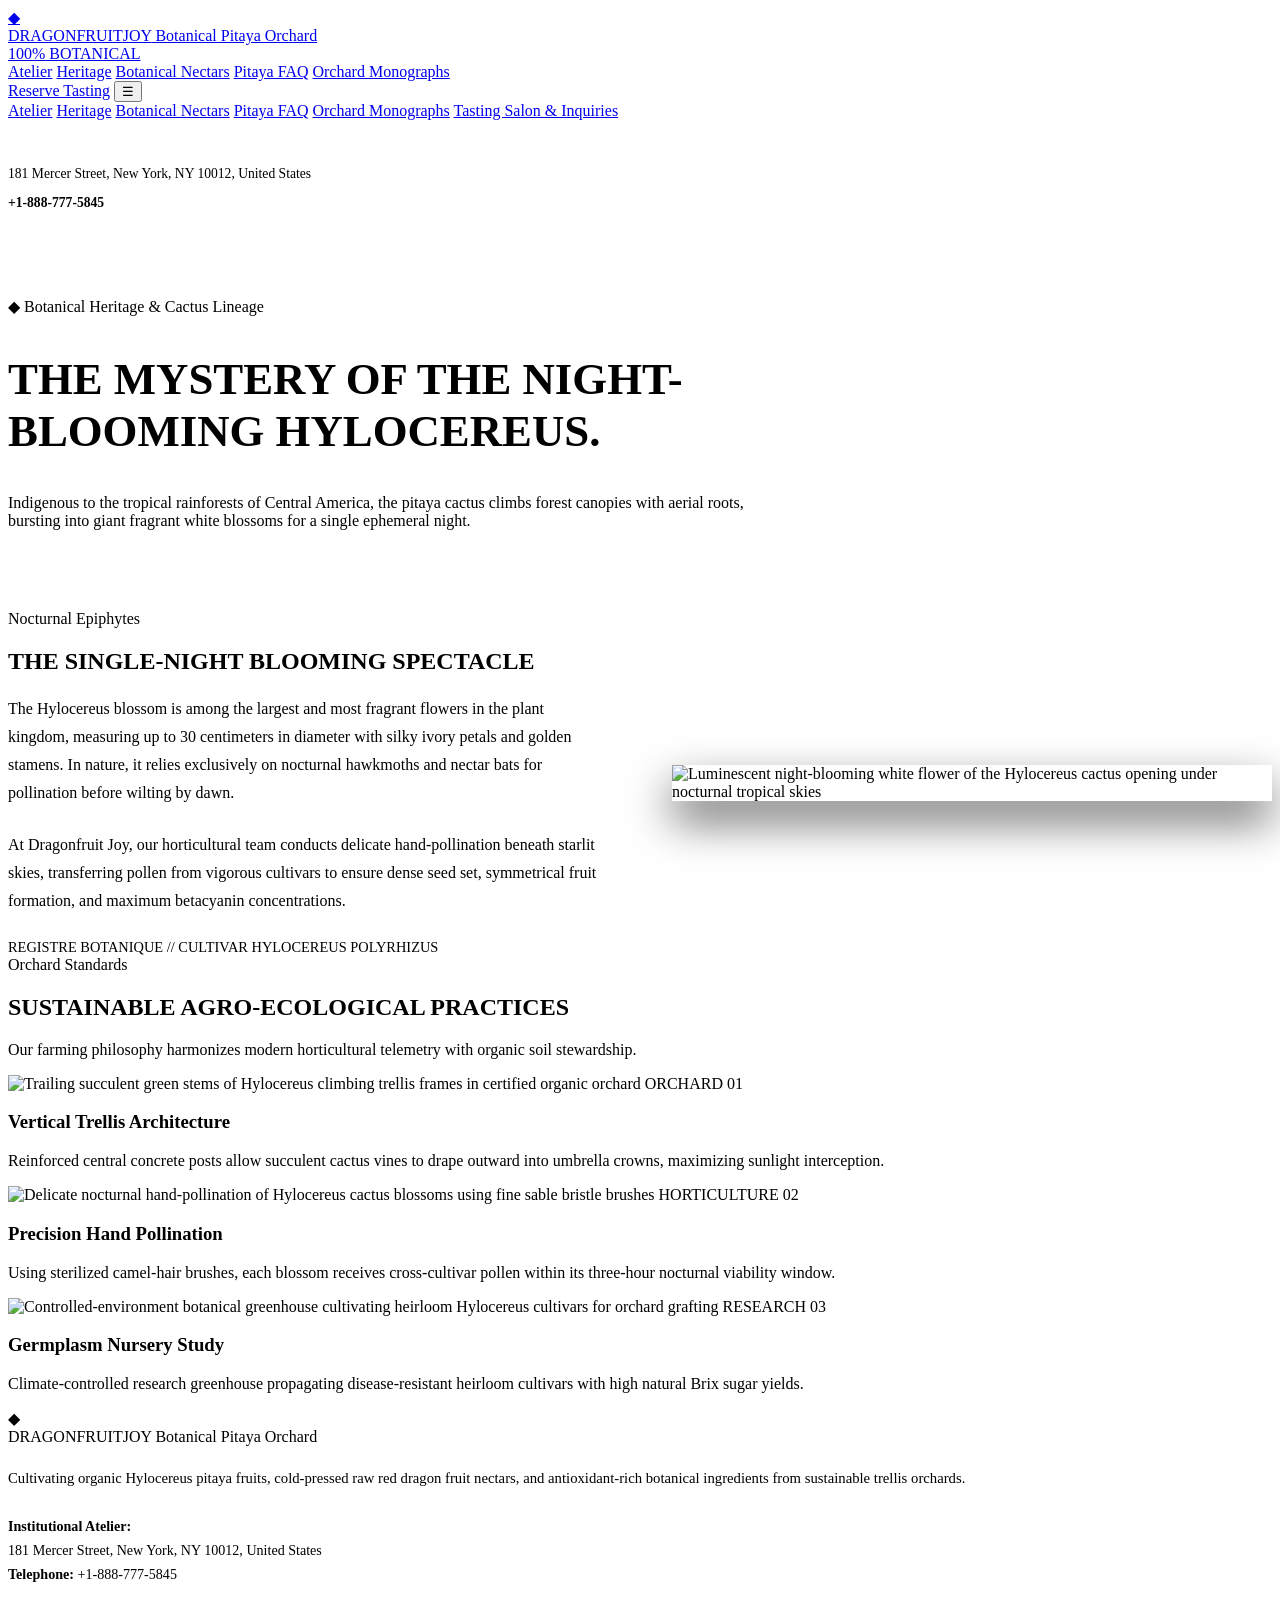
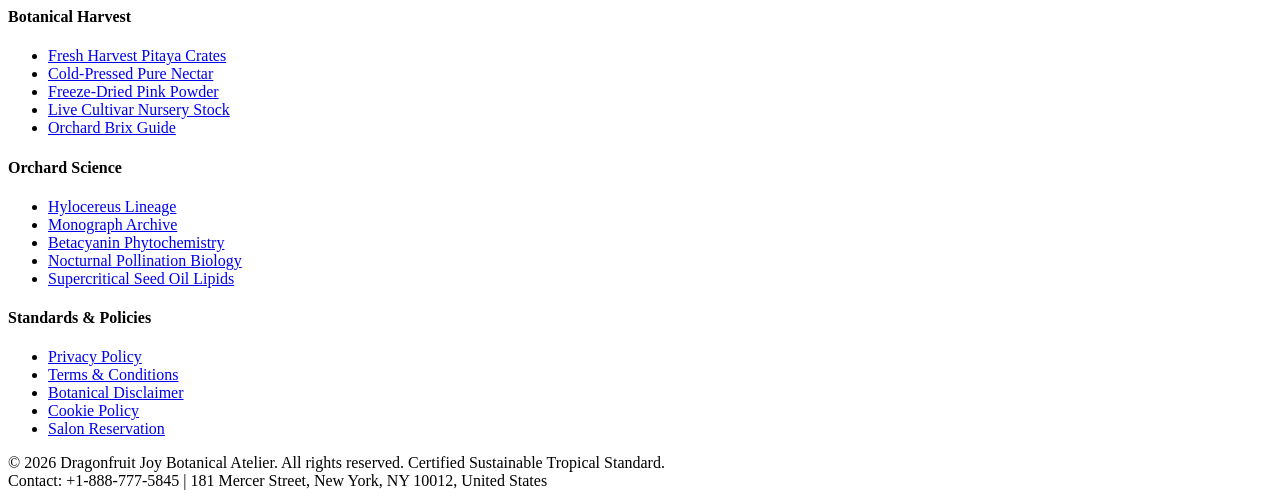
==== about.html @ 323fa417 "Add files via upload" ====
<!DOCTYPE html>
<html lang="en">
<head>
    <meta charset="UTF-8">
    <meta name="viewport" content="width=device-width, initial-scale=1.0">
    <title>Heritage & Hylocereus Lineage | Dragonfruit Joy</title>
    <meta name="description" content="Discover the botanical origins of Hylocereus cactus cultivars, nocturnal pollination, and organic orchard agriculture at Dragonfruit Joy.">
    <!-- Google tag (gtag.js) -->
<script async src="https://www.googletagmanager.com/gtag/js?id=G-0LY0HY7L01"></script>
<script>
  window.dataLayer = window.dataLayer || [];
  function gtag(){dataLayer.push(arguments);}
  gtag('js', new Date());
  gtag('config', 'G-0LY0HY7L01');
</script>
    <link rel="preconnect" href="https://fonts.googleapis.com">
    <link rel="preconnect" href="https://fonts.gstatic.com" crossorigin>
    <link href="https://fonts.googleapis.com/css2?family=Syne:wght@700;800&family=Urbanist:wght@400;500;600;700&family=Space+Mono:wght@400;700&display=swap" rel="stylesheet">
    <link rel="stylesheet" href="assets/css/style.css">
</head>
<body>
    <header class="site-header">
        <div class="container header-inner">
            <a href="index.html" class="brand-logo">
                <span class="brand-crest">&#9670;</span>
                <div class="brand-text-wrap">
                    <span class="brand-name">DRAGONFRUIT<span>JOY</span></span>
                    <span class="brand-sub">Botanical Pitaya Orchard</span>
                </div>
                <span class="brand-badge">100% BOTANICAL</span>
            </a>
            <nav class="main-nav">
                <a href="index.html" class="nav-link ">Atelier</a>
                <a href="about.html" class="nav-link active">Heritage</a>
                <a href="services.html" class="nav-link ">Botanical Nectars</a>
                <a href="faq.html" class="nav-link ">Pitaya FAQ</a>
                <a href="blog.html" class="nav-link ">Orchard Monographs</a>
            </nav>
            <div class="header-actions">
                <a href="contact.html" class="btn btn-primary">Reserve Tasting</a>
                <button class="drawer-toggle" id="drawer-toggle" aria-label="Toggle navigation">&#9776;</button>
            </div>
        </div>
    </header>
    <div class="mobile-drawer" id="mobile-drawer">
        <a href="index.html">Atelier</a>
        <a href="about.html">Heritage</a>
        <a href="services.html">Botanical Nectars</a>
        <a href="faq.html">Pitaya FAQ</a>
        <a href="blog.html">Orchard Monographs</a>
        <a href="contact.html">Tasting Salon & Inquiries</a>
        <div style="margin-top: auto; padding-top: 2rem; border-top: 1px solid var(--color-border);">
            <p style="font-size: 0.85rem; color: var(--color-text-muted);">181 Mercer Street, New York, NY 10012, United States</p>
            <p style="font-size: 0.85rem; color: var(--color-magenta-glow); margin-top: 0.5rem; font-weight: 700;">+1-888-777-5845</p>
        </div>
    </div>
<main>
    <section class="hero-section" style="padding: 4.5rem 0 4rem;">
        <div class="container">
            <div class="section-tag">&#9670; Botanical Heritage & Cactus Lineage</div>
            <h1 class="hero-title" style="font-size: 2.8rem; max-width: 850px;">THE MYSTERY OF THE <span>NIGHT-BLOOMING HYLOCEREUS</span>.</h1>
            <p class="hero-lead" style="max-width: 780px;">
                Indigenous to the tropical rainforests of Central America, the pitaya cactus climbs forest canopies with aerial roots, bursting into giant fragrant white blossoms for a single ephemeral night.
            </p>
        </div>
    </section>

    <section class="section">
        <div class="container" style="display: grid; grid-template-columns: 1fr 1fr; gap: 4rem; align-items: center;">
            <div>
                <div class="section-tag">Nocturnal Epiphytes</div>
                <h2 class="section-title">THE SINGLE-NIGHT BLOOMING SPECTACLE</h2>
                <p style="margin-bottom: 1.5rem; line-height: 1.75;">
                    The Hylocereus blossom is among the largest and most fragrant flowers in the plant kingdom, measuring up to 30 centimeters in diameter with silky ivory petals and golden stamens. In nature, it relies exclusively on nocturnal hawkmoths and nectar bats for pollination before wilting by dawn.
                </p>
                <p style="line-height: 1.75; margin-bottom: 1.5rem;">
                    At Dragonfruit Joy, our horticultural team conducts delicate hand-pollination beneath starlit skies, transferring pollen from vigorous cultivars to ensure dense seed set, symmetrical fruit formation, and maximum betacyanin concentrations.
                </p>
                <div style="font-family: var(--font-mono); color: var(--color-magenta-glow); font-size: 0.9rem;">
                    REGISTRE BOTANIQUE // CULTIVAR HYLOCEREUS POLYRHIZUS
                </div>
            </div>
            <div>
                <img src="assets/images/pitaya-night-blooming-flower.jpg" alt="Luminescent night-blooming white flower of the Hylocereus cactus opening under nocturnal tropical skies" style="border-radius: var(--radius-md); border: 1px solid var(--color-border); box-shadow: 0 20px 45px rgba(0,0,0,0.6);">
            </div>
        </div>
    </section>

    <section class="section section-darker">
        <div class="container">
            <div class="section-header">
                <div class="section-tag">Orchard Standards</div>
                <h2 class="section-title">SUSTAINABLE AGRO-ECOLOGICAL PRACTICES</h2>
                <p>Our farming philosophy harmonizes modern horticultural telemetry with organic soil stewardship.</p>
            </div>
            <div class="card-grid-3">
                <div class="specimen-card">
                    <div class="specimen-media">
                        <img src="assets/images/pitaya-cactus-trellis-vine.jpg" alt="Trailing succulent green stems of Hylocereus climbing trellis frames in certified organic orchard">
                        <span class="specimen-tag">ORCHARD 01</span>
                    </div>
                    <div class="specimen-body">
                        <h3 class="specimen-title">Vertical Trellis Architecture</h3>
                        <p class="specimen-desc">Reinforced central concrete posts allow succulent cactus vines to drape outward into umbrella crowns, maximizing sunlight interception.</p>
                    </div>
                </div>

                <div class="specimen-card">
                    <div class="specimen-media">
                        <img src="assets/images/pitaya-hand-pollination-brush.jpg" alt="Delicate nocturnal hand-pollination of Hylocereus cactus blossoms using fine sable bristle brushes">
                        <span class="specimen-tag">HORTICULTURE 02</span>
                    </div>
                    <div class="specimen-body">
                        <h3 class="specimen-title">Precision Hand Pollination</h3>
                        <p class="specimen-desc">Using sterilized camel-hair brushes, each blossom receives cross-cultivar pollen within its three-hour nocturnal viability window.</p>
                    </div>
                </div>

                <div class="specimen-card">
                    <div class="specimen-media">
                        <img src="assets/images/pitaya-botanical-greenhouse-study.jpg" alt="Controlled-environment botanical greenhouse cultivating heirloom Hylocereus cultivars for orchard grafting">
                        <span class="specimen-tag">RESEARCH 03</span>
                    </div>
                    <div class="specimen-body">
                        <h3 class="specimen-title">Germplasm Nursery Study</h3>
                        <p class="specimen-desc">Climate-controlled research greenhouse propagating disease-resistant heirloom cultivars with high natural Brix sugar yields.</p>
                    </div>
                </div>
            </div>
        </div>
    </section>
</main>
    <footer class="site-footer">
        <div class="container footer-grid">
            <div>
                <div class="brand-logo" style="margin-bottom: 1.25rem;">
                    <span class="brand-crest">&#9670;</span>
                    <div class="brand-text-wrap">
                        <span class="brand-name">DRAGONFRUIT<span>JOY</span></span>
                        <span class="brand-sub">Botanical Pitaya Orchard</span>
                    </div>
                </div>
                <p style="font-size: 0.92rem; margin-bottom: 1.5rem; line-height: 1.7;">
                    Cultivating organic Hylocereus pitaya fruits, cold-pressed raw red dragon fruit nectars, and antioxidant-rich botanical ingredients from sustainable trellis orchards.
                </p>
                <div style="font-size: 0.88rem; line-height: 1.7; color: var(--color-text-muted);">
                    <strong>Institutional Atelier:</strong><br>
                    181 Mercer Street, New York, NY 10012, United States<br>
                    <strong>Telephone:</strong> +1-888-777-5845
                </div>
            </div>
            <div>
                <h4 class="footer-title">Botanical Harvest</h4>
                <ul class="footer-links">
                    <li><a href="services.html">Fresh Harvest Pitaya Crates</a></li>
                    <li><a href="services.html">Cold-Pressed Pure Nectar</a></li>
                    <li><a href="services.html">Freeze-Dried Pink Powder</a></li>
                    <li><a href="services.html">Live Cultivar Nursery Stock</a></li>
                    <li><a href="faq.html">Orchard Brix Guide</a></li>
                </ul>
            </div>
            <div>
                <h4 class="footer-title">Orchard Science</h4>
                <ul class="footer-links">
                    <li><a href="about.html">Hylocereus Lineage</a></li>
                    <li><a href="blog.html">Monograph Archive</a></li>
                    <li><a href="blog/blog-1.html">Betacyanin Phytochemistry</a></li>
                    <li><a href="blog/blog-2.html">Nocturnal Pollination Biology</a></li>
                    <li><a href="blog/blog-3.html">Supercritical Seed Oil Lipids</a></li>
                </ul>
            </div>
            <div>
                <h4 class="footer-title">Standards & Policies</h4>
                <ul class="footer-links">
                    <li><a href="privacy-policy.html">Privacy Policy</a></li>
                    <li><a href="terms-and-conditions.html">Terms & Conditions</a></li>
                    <li><a href="disclaimer.html">Botanical Disclaimer</a></li>
                    <li><a href="cookie-policy.html">Cookie Policy</a></li>
                    <li><a href="contact.html">Salon Reservation</a></li>
                </ul>
            </div>
        </div>
        <div class="container footer-bottom">
            <div>&copy; 2026 Dragonfruit Joy Botanical Atelier. All rights reserved. Certified Sustainable Tropical Standard.</div>
            <div>Contact: +1-888-777-5845 | 181 Mercer Street, New York, NY 10012, United States</div>
        </div>
    </footer>
<script src="assets/js/main.js"></script>
</body>
</html>
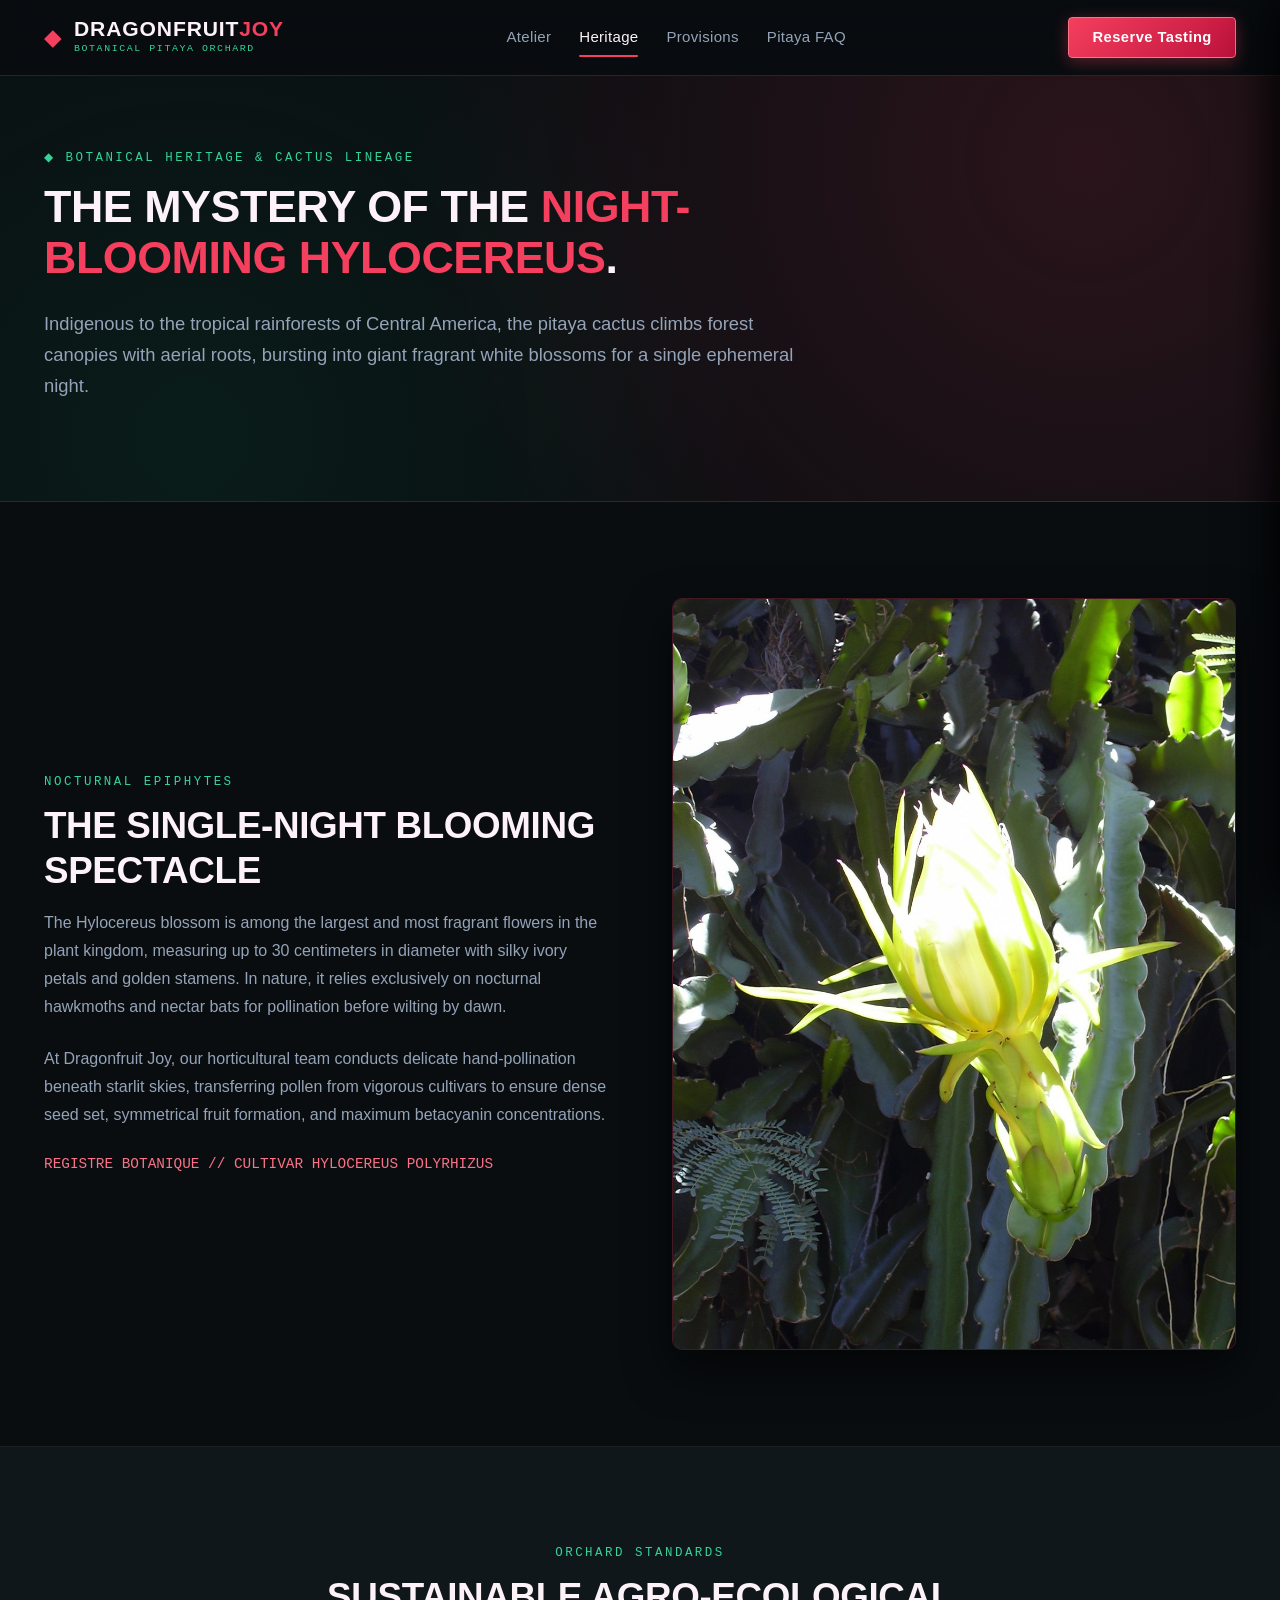
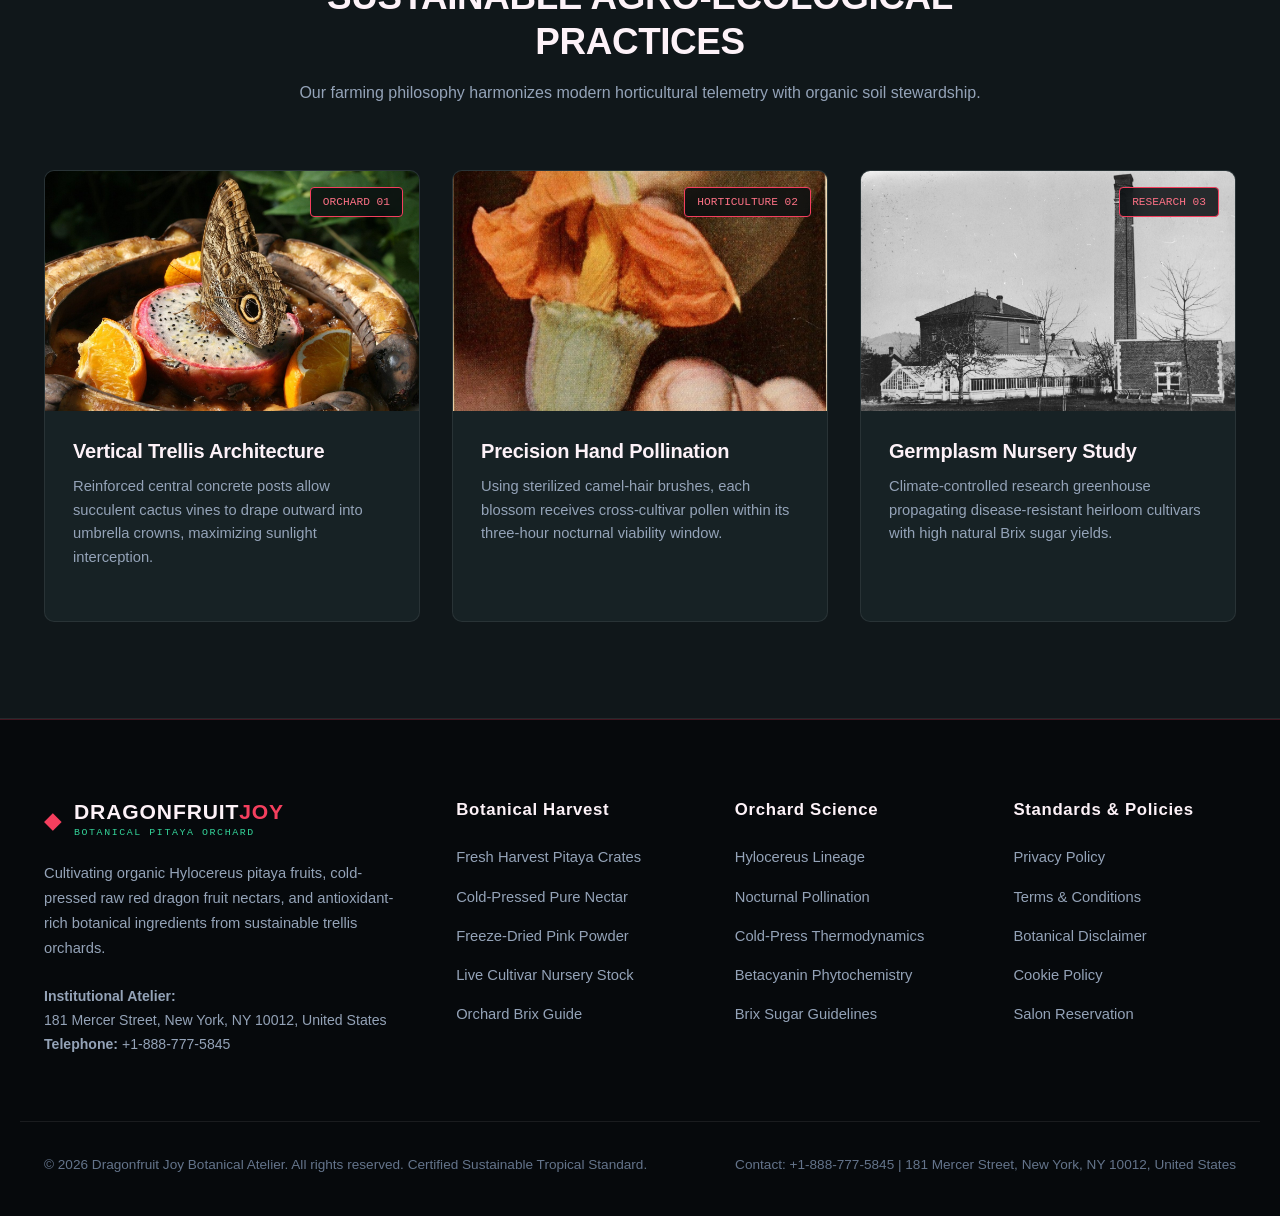
==== commit af343767: "Add files via upload" ====
--- a/about.html
+++ b/about.html
@@ -32,9 +32,8 @@
             <nav class="main-nav">
                 <a href="index.html" class="nav-link ">Atelier</a>
                 <a href="about.html" class="nav-link active">Heritage</a>
-                <a href="services.html" class="nav-link ">Botanical Nectars</a>
+                <a href="services.html" class="nav-link ">Provisions</a>
                 <a href="faq.html" class="nav-link ">Pitaya FAQ</a>
-                <a href="blog.html" class="nav-link ">Orchard Monographs</a>
             </nav>
             <div class="header-actions">
                 <a href="contact.html" class="btn btn-primary">Reserve Tasting</a>
@@ -43,16 +42,20 @@
         </div>
     </header>
     <div class="mobile-drawer" id="mobile-drawer">
-        <a href="index.html">Atelier</a>
-        <a href="about.html">Heritage</a>
-        <a href="services.html">Botanical Nectars</a>
-        <a href="faq.html">Pitaya FAQ</a>
-        <a href="blog.html">Orchard Monographs</a>
-        <a href="contact.html">Tasting Salon & Inquiries</a>
-        <div style="margin-top: auto; padding-top: 2rem; border-top: 1px solid var(--color-border);">
-            <p style="font-size: 0.85rem; color: var(--color-text-muted);">181 Mercer Street, New York, NY 10012, United States</p>
-            <p style="font-size: 0.85rem; color: var(--color-magenta-glow); margin-top: 0.5rem; font-weight: 700;">+1-888-777-5845</p>
+        <div style="display: flex; justify-content: space-between; align-items: center; padding-bottom: 1.25rem; border-bottom: 1px solid var(--color-border-subtle); margin-bottom: 0.5rem;">
+            <span style="font-family: var(--font-heading); font-size: 1.2rem; color: #fff; font-weight: 700;">DRAGONFRUIT <span style="color: var(--color-magenta); font-style: italic;">JOY</span></span>
+            <button class="drawer-close" id="drawer-close" aria-label="Close Menu" style="background: none; border: none; color: var(--color-text-muted); font-size: 1.8rem; cursor: pointer; line-height: 1; padding: 0 0.25rem;">&times;</button>
         </div>
+        <a href="index.html" class="">Atelier Overview</a>
+        <a href="about.html" class="active">Hylocereus Heritage</a>
+        <a href="services.html" class="">Botanical Provisions</a>
+        <a href="faq.html" class="">Pitaya FAQ</a>
+        <a href="contact.html" class="" style="color: var(--color-magenta-glow); font-weight: 600;">Reserve Tasting Flight &rarr;</a>
+        <div style="margin-top: auto; padding-top: 1.5rem; border-top: 1px solid var(--color-border);">
+            <p style="font-size: 0.82rem; color: var(--color-text-muted); line-height: 1.5; margin: 0;">181 Mercer Street, New York, NY 10012, United States</p>
+            <p style="color: var(--color-magenta-glow); margin-top: 0.5rem; font-weight: 700; font-size: 0.95rem;">+1-888-777-5845</p>
+        </div>
+    </div>
     </div>
 <main>
     <section class="hero-section" style="padding: 4.5rem 0 4rem;">
@@ -163,10 +166,10 @@
                 <h4 class="footer-title">Orchard Science</h4>
                 <ul class="footer-links">
                     <li><a href="about.html">Hylocereus Lineage</a></li>
-                    <li><a href="blog.html">Monograph Archive</a></li>
-                    <li><a href="blog/blog-1.html">Betacyanin Phytochemistry</a></li>
-                    <li><a href="blog/blog-2.html">Nocturnal Pollination Biology</a></li>
-                    <li><a href="blog/blog-3.html">Supercritical Seed Oil Lipids</a></li>
+                    <li><a href="about.html">Nocturnal Pollination</a></li>
+                    <li><a href="services.html">Cold-Press Thermodynamics</a></li>
+                    <li><a href="faq.html">Betacyanin Phytochemistry</a></li>
+                    <li><a href="faq.html">Brix Sugar Guidelines</a></li>
                 </ul>
             </div>
             <div>
--- a/assets/css/style.css
+++ b/assets/css/style.css
@@ -0,0 +1,825 @@
+/* Dragonfruit Joy - Neo-Tropical Botanical Design System */
+:root {
+    --color-bg-deep: #090d10;
+    --color-bg-night: #10171a;
+    --color-surface-card: #172225;
+    --color-surface-card-hover: #1f2f33;
+    --color-magenta: #f43f5e;
+    --color-magenta-glow: #fb7185;
+    --color-magenta-dark: #be123c;
+    --color-emerald: #10b981;
+    --color-emerald-glow: #34d399;
+    --color-blossom-cream: #fdf2f8;
+    --color-text-main: #fdf2f8;
+    --color-text-muted: #94a3b8;
+    --color-text-dim: #64748b;
+    --color-border: rgba(244, 63, 94, 0.25);
+    --color-border-subtle: rgba(255, 255, 255, 0.08);
+    --font-heading: 'Syne', -apple-system, BlinkMacSystemFont, sans-serif;
+    --font-body: 'Urbanist', -apple-system, BlinkMacSystemFont, sans-serif;
+    --font-mono: 'Space Mono', monospace;
+    --max-w: 1240px;
+    --header-h: 76px;
+    --radius-sm: 4px;
+    --radius-md: 10px;
+    --radius-lg: 18px;
+    --transition-fast: 0.2s cubic-bezier(0.16, 1, 0.3, 1);
+    --transition-smooth: 0.35s cubic-bezier(0.16, 1, 0.3, 1);
+}
+
+*, *::before, *::after {
+    box-sizing: border-box;
+    margin: 0;
+    padding: 0;
+}
+
+body {
+    background-color: var(--color-bg-deep);
+    color: var(--color-text-main);
+    font-family: var(--font-body);
+    line-height: 1.65;
+    -webkit-font-smoothing: antialiased;
+    overflow-x: hidden;
+}
+
+h1, h2, h3, h4, h5, h6 {
+    font-family: var(--font-heading);
+    color: var(--color-blossom-cream);
+    font-weight: 700;
+    line-height: 1.2;
+    letter-spacing: -0.01em;
+}
+
+p {
+    color: var(--color-text-muted);
+}
+
+a {
+    color: var(--color-magenta-glow);
+    text-decoration: none;
+    transition: color var(--transition-fast);
+}
+a:hover {
+    color: var(--color-blossom-cream);
+}
+
+img {
+    max-width: 100%;
+    height: auto;
+    display: block;
+}
+
+.container {
+    max-width: var(--max-w);
+    margin: 0 auto;
+    padding: 0 1.5rem;
+}
+
+/* Site Header */
+.site-header {
+    position: sticky;
+    top: 0;
+    z-index: 1000;
+    height: var(--header-h);
+    background: rgba(9, 13, 16, 0.94);
+    backdrop-filter: blur(20px);
+    -webkit-backdrop-filter: blur(20px);
+    border-bottom: 1px solid var(--color-border);
+    transition: all var(--transition-smooth);
+}
+
+.site-header.scrolled {
+    background: rgba(9, 13, 16, 0.98);
+    border-bottom-color: var(--color-magenta);
+    box-shadow: 0 10px 35px rgba(0, 0, 0, 0.65);
+}
+
+.header-inner {
+    display: flex;
+    align-items: center;
+    justify-content: space-between;
+    height: 100%;
+    gap: 1.25rem;
+    flex-wrap: nowrap;
+}
+
+.brand-logo {
+    display: flex;
+    align-items: center;
+    gap: 0.75rem;
+    text-decoration: none;
+    flex-shrink: 0;
+}
+
+.brand-crest {
+    font-size: 1.45rem;
+    color: var(--color-magenta);
+    line-height: 1;
+    flex-shrink: 0;
+}
+
+.brand-text-wrap {
+    display: flex;
+    flex-direction: column;
+    flex-shrink: 0;
+}
+
+.brand-name {
+    font-family: var(--font-heading);
+    font-size: 1.32rem;
+    font-weight: 800;
+    color: var(--color-blossom-cream);
+    letter-spacing: 0.04em;
+    line-height: 1.1;
+    white-space: nowrap;
+}
+
+.brand-name span {
+    color: var(--color-magenta);
+}
+
+.brand-sub {
+    font-family: var(--font-mono);
+    font-size: 0.62rem;
+    letter-spacing: 0.16em;
+    text-transform: uppercase;
+    color: var(--color-emerald-glow);
+    white-space: nowrap;
+    margin-top: 1px;
+}
+
+.brand-badge {
+    font-family: var(--font-mono);
+    font-size: 0.65rem;
+    padding: 2px 7px;
+    background: rgba(16, 185, 129, 0.15);
+    border: 1px solid var(--color-emerald);
+    border-radius: var(--radius-sm);
+    color: var(--color-emerald-glow);
+    margin-left: 0.2rem;
+    white-space: nowrap;
+    flex-shrink: 0;
+}
+
+.main-nav {
+    display: flex;
+    align-items: center;
+    gap: 1.75rem;
+    flex-shrink: 1;
+}
+
+.nav-link {
+    font-size: 0.94rem;
+    font-weight: 500;
+    letter-spacing: 0.02em;
+    color: var(--color-text-muted);
+    position: relative;
+    padding: 0.45rem 0;
+    text-decoration: none;
+    white-space: nowrap;
+    transition: color var(--transition-fast);
+}
+
+.nav-link:hover, .nav-link.active {
+    color: var(--color-blossom-cream);
+}
+
+.nav-link::after {
+    content: '';
+    position: absolute;
+    bottom: 0;
+    left: 0;
+    width: 0;
+    height: 2px;
+    background: var(--color-magenta);
+    transition: width var(--transition-fast);
+    border-radius: 2px;
+}
+
+.nav-link:hover::after, .nav-link.active::after {
+    width: 100%;
+}
+
+.header-actions {
+    display: flex;
+    align-items: center;
+    gap: 1rem;
+    flex-shrink: 0;
+}
+
+/* Buttons */
+.btn {
+    display: inline-flex;
+    align-items: center;
+    justify-content: center;
+    gap: 0.5rem;
+    padding: 0.68rem 1.45rem;
+    font-family: var(--font-body);
+    font-size: 0.92rem;
+    font-weight: 600;
+    letter-spacing: 0.03em;
+    border-radius: var(--radius-sm);
+    transition: all var(--transition-fast);
+    cursor: pointer;
+    border: none;
+    white-space: nowrap;
+    text-decoration: none;
+    line-height: 1.2;
+}
+
+.btn-primary {
+    background: linear-gradient(135deg, #f43f5e 0%, #be123c 100%) !important;
+    color: #ffffff !important;
+    border: 1px solid #fb7185;
+    box-shadow: 0 4px 16px rgba(244, 63, 94, 0.35);
+}
+
+.btn-primary:hover {
+    background: linear-gradient(135deg, #fb7185 0%, #f43f5e 100%) !important;
+    box-shadow: 0 6px 24px rgba(244, 63, 94, 0.55);
+    transform: translateY(-2px);
+    color: #ffffff !important;
+}
+
+.btn-outline {
+    background: transparent;
+    color: var(--color-blossom-cream);
+    border: 1px solid var(--color-border);
+}
+
+.btn-outline:hover {
+    background: rgba(244, 63, 94, 0.12);
+    border-color: var(--color-magenta-glow);
+    color: var(--color-blossom-cream);
+    transform: translateY(-2px);
+}
+
+.drawer-toggle {
+    display: none;
+    background: rgba(244, 63, 94, 0.12);
+    border: 1px solid var(--color-border);
+    color: var(--color-magenta-glow);
+    width: 44px;
+    height: 44px;
+    border-radius: var(--radius-sm);
+    font-size: 1.45rem;
+    cursor: pointer;
+    align-items: center;
+    justify-content: center;
+    line-height: 1;
+    transition: all var(--transition-fast);
+}
+
+.drawer-toggle:hover {
+    background: var(--color-magenta);
+    color: #ffffff;
+    border-color: var(--color-magenta);
+}
+
+/* Mobile Drawer */
+.mobile-drawer {
+    position: fixed;
+    top: 0;
+    right: 0;
+    bottom: 0;
+    width: 320px;
+    max-width: 85vw;
+    background: #0d1417;
+    border-left: 1px solid var(--color-border);
+    padding: 2rem 1.75rem;
+    display: flex;
+    flex-direction: column;
+    gap: 1.15rem;
+    z-index: 9999;
+    transform: translateX(100%);
+    transition: transform 0.35s cubic-bezier(0.16, 1, 0.3, 1);
+    box-shadow: -12px 0 40px rgba(0, 0, 0, 0.88);
+    overflow-y: auto;
+}
+
+.mobile-drawer.active {
+    transform: translateX(0);
+}
+
+.mobile-drawer a {
+    font-family: var(--font-body);
+    font-size: 1.05rem;
+    font-weight: 500;
+    color: var(--color-blossom-cream);
+    border-bottom: 1px solid var(--color-border-subtle);
+    padding: 0.65rem 0;
+    text-decoration: none;
+    white-space: nowrap;
+    transition: all var(--transition-fast);
+}
+
+.mobile-drawer a:hover,
+.mobile-drawer a.active {
+    color: var(--color-magenta-glow);
+    padding-left: 0.5rem;
+}
+
+body.drawer-open {
+    overflow: hidden;
+}
+
+body.drawer-open::before {
+    content: '';
+    position: fixed;
+    inset: 0;
+    background: rgba(0, 0, 0, 0.75);
+    backdrop-filter: blur(4px);
+    -webkit-backdrop-filter: blur(4px);
+    z-index: 9998;
+}
+
+/* Hero Section */
+.hero-section {
+    position: relative;
+    padding: 6rem 0 5.5rem;
+    background: radial-gradient(circle at 85% 20%, rgba(244, 63, 94, 0.14) 0%, transparent 60%),
+                radial-gradient(circle at 15% 85%, rgba(16, 185, 129, 0.09) 0%, transparent 50%),
+                var(--color-bg-deep);
+    border-bottom: 1px solid var(--color-border);
+}
+
+.hero-grid {
+    display: grid;
+    grid-template-columns: 1.1fr 0.9fr;
+    gap: 4rem;
+    align-items: center;
+}
+
+.hero-tag {
+    display: inline-flex;
+    align-items: center;
+    gap: 0.5rem;
+    font-family: var(--font-mono);
+    font-size: 0.78rem;
+    letter-spacing: 0.18em;
+    color: var(--color-magenta-glow);
+    text-transform: uppercase;
+    margin-bottom: 1.5rem;
+    background: rgba(244, 63, 94, 0.12);
+    padding: 0.4rem 1rem;
+    border: 1px solid rgba(244, 63, 94, 0.3);
+    border-radius: var(--radius-sm);
+}
+
+.hero-title {
+    font-size: 3.3rem;
+    font-weight: 800;
+    line-height: 1.15;
+    margin-bottom: 1.5rem;
+}
+
+.hero-title span {
+    color: var(--color-magenta);
+}
+
+.hero-lead {
+    font-size: 1.15rem;
+    line-height: 1.7;
+    margin-bottom: 2.25rem;
+}
+
+.hero-media {
+    position: relative;
+}
+
+.hero-image-wrap {
+    position: relative;
+    border-radius: var(--radius-md);
+    overflow: hidden;
+    border: 1px solid var(--color-border);
+    box-shadow: 0 25px 50px rgba(0, 0, 0, 0.7);
+}
+
+.hero-image-wrap img {
+    width: 100%;
+    height: 480px;
+    object-fit: cover;
+    transition: transform 0.6s ease;
+}
+
+.hero-image-wrap:hover img {
+    transform: scale(1.03);
+}
+
+.hero-badge-overlay {
+    position: absolute;
+    bottom: 1.25rem;
+    left: 1.25rem;
+    background: rgba(9, 13, 16, 0.9);
+    backdrop-filter: blur(10px);
+    border: 1px solid var(--color-border);
+    padding: 0.6rem 1.2rem;
+    border-radius: var(--radius-sm);
+    font-family: var(--font-mono);
+    font-size: 0.75rem;
+    color: var(--color-magenta-glow);
+    letter-spacing: 0.1em;
+}
+
+.hero-stats {
+    display: grid;
+    grid-template-columns: repeat(3, 1fr);
+    gap: 1.5rem;
+    margin-top: 2.5rem;
+    padding-top: 2rem;
+    border-top: 1px solid var(--color-border-subtle);
+}
+
+.stat-number {
+    font-family: var(--font-heading);
+    font-size: 1.75rem;
+    font-weight: 700;
+    color: var(--color-blossom-cream);
+}
+
+.stat-label {
+    font-size: 0.8rem;
+    font-family: var(--font-mono);
+    color: var(--color-text-muted);
+    text-transform: uppercase;
+    letter-spacing: 0.05em;
+    margin-top: 0.2rem;
+}
+
+/* Sections */
+.section {
+    padding: 6rem 0;
+    border-bottom: 1px solid var(--color-border-subtle);
+}
+
+.section-darker {
+    background-color: var(--color-bg-night);
+}
+
+.section-header {
+    text-align: center;
+    max-width: 720px;
+    margin: 0 auto 4rem;
+}
+
+.section-tag {
+    font-family: var(--font-mono);
+    font-size: 0.78rem;
+    letter-spacing: 0.2em;
+    color: var(--color-emerald-glow);
+    text-transform: uppercase;
+    margin-bottom: 0.75rem;
+}
+
+.section-title {
+    font-size: 2.3rem;
+    margin-bottom: 1rem;
+}
+
+/* Cards & Specimen Showcase */
+.card-grid-3 {
+    display: grid;
+    grid-template-columns: repeat(3, 1fr);
+    gap: 2rem;
+}
+
+.card-grid-2 {
+    display: grid;
+    grid-template-columns: repeat(2, 1fr);
+    gap: 2.5rem;
+}
+
+.specimen-card {
+    background: var(--color-surface-card);
+    border: 1px solid var(--color-border-subtle);
+    border-radius: var(--radius-md);
+    overflow: hidden;
+    transition: all var(--transition-smooth);
+    display: flex;
+    flex-direction: column;
+}
+
+.specimen-card:hover {
+    border-color: var(--color-magenta);
+    transform: translateY(-4px);
+    box-shadow: 0 15px 35px rgba(0, 0, 0, 0.5);
+}
+
+.specimen-media {
+    position: relative;
+    height: 240px;
+    overflow: hidden;
+}
+
+.specimen-media img {
+    width: 100%;
+    height: 100%;
+    object-fit: cover;
+    transition: transform 0.5s ease;
+}
+
+.specimen-card:hover .specimen-media img {
+    transform: scale(1.05);
+}
+
+.specimen-tag {
+    position: absolute;
+    top: 1rem;
+    right: 1rem;
+    background: rgba(9, 13, 16, 0.85);
+    backdrop-filter: blur(8px);
+    border: 1px solid var(--color-magenta);
+    padding: 0.3rem 0.75rem;
+    border-radius: var(--radius-sm);
+    font-family: var(--font-mono);
+    font-size: 0.7rem;
+    color: var(--color-magenta-glow);
+}
+
+.specimen-body {
+    padding: 1.75rem;
+    flex: 1;
+    display: flex;
+    flex-direction: column;
+}
+
+.specimen-title {
+    font-size: 1.25rem;
+    margin-bottom: 0.75rem;
+}
+
+.specimen-desc {
+    font-size: 0.92rem;
+    line-height: 1.6;
+    margin-bottom: 1.5rem;
+    flex: 1;
+}
+
+.specimen-footer {
+    display: flex;
+    align-items: center;
+    justify-content: space-between;
+    border-top: 1px solid var(--color-border-subtle);
+    padding-top: 1rem;
+    font-family: var(--font-mono);
+    font-size: 0.8rem;
+    color: var(--color-emerald-glow);
+}
+
+/* Feature Pillars */
+.feature-pillar {
+    background: var(--color-surface-card);
+    border: 1px solid var(--color-border-subtle);
+    border-radius: var(--radius-md);
+    padding: 2.25rem;
+    transition: all var(--transition-fast);
+}
+
+.feature-pillar:hover {
+    border-color: var(--color-magenta);
+    background: var(--color-surface-card-hover);
+}
+
+.pillar-icon {
+    font-size: 1.8rem;
+    color: var(--color-magenta);
+    margin-bottom: 1.25rem;
+}
+
+.pillar-title {
+    font-size: 1.3rem;
+    margin-bottom: 0.8rem;
+}
+
+.pillar-text {
+    font-size: 0.95rem;
+    line-height: 1.65;
+}
+
+/* Comparison Spec Table */
+.spec-table-wrap {
+    overflow-x: auto;
+    background: var(--color-surface-card);
+    border-radius: var(--radius-md);
+    border: 1px solid var(--color-border-subtle);
+}
+
+.spec-table {
+    width: 100%;
+    border-collapse: collapse;
+    text-align: left;
+    font-size: 0.95rem;
+}
+
+.spec-table th, .spec-table td {
+    padding: 1.15rem 1.5rem;
+    border-bottom: 1px solid var(--color-border-subtle);
+}
+
+.spec-table th {
+    background: rgba(9, 13, 16, 0.6);
+    font-family: var(--font-heading);
+    font-weight: 700;
+    color: var(--color-magenta-glow);
+    text-transform: uppercase;
+    font-size: 0.82rem;
+    letter-spacing: 0.08em;
+}
+
+.spec-table tr:hover td {
+    background: rgba(244, 63, 94, 0.04);
+}
+
+.spec-table tr:last-child td {
+    border-bottom: none;
+}
+
+/* Testimonial / Review Card */
+.review-card {
+    background: var(--color-surface-card);
+    border-left: 3px solid var(--color-magenta);
+    border-radius: 0 var(--radius-md) var(--radius-md) 0;
+    padding: 2rem;
+    margin-bottom: 1.5rem;
+    border-top: 1px solid var(--color-border-subtle);
+    border-right: 1px solid var(--color-border-subtle);
+    border-bottom: 1px solid var(--color-border-subtle);
+}
+
+.review-quote {
+    font-style: italic;
+    font-size: 1.05rem;
+    line-height: 1.7;
+    color: var(--color-blossom-cream);
+    margin-bottom: 1.25rem;
+}
+
+.review-author {
+    display: flex;
+    align-items: center;
+    justify-content: space-between;
+    font-size: 0.88rem;
+    font-family: var(--font-mono);
+    color: var(--color-text-muted);
+}
+
+.review-author strong {
+    color: var(--color-magenta-glow);
+}
+
+/* Form Styles */
+.contact-form {
+    background: var(--color-surface-card);
+    padding: 2.5rem;
+    border-radius: var(--radius-md);
+    border: 1px solid var(--color-border-subtle);
+}
+
+.form-group {
+    margin-bottom: 1.5rem;
+}
+
+.form-label {
+    display: block;
+    font-family: var(--font-body);
+    font-size: 0.88rem;
+    font-weight: 600;
+    color: var(--color-blossom-cream);
+    margin-bottom: 0.5rem;
+}
+
+.form-control {
+    width: 100%;
+    padding: 0.85rem 1rem;
+    background: rgba(9, 13, 16, 0.7);
+    border: 1px solid var(--color-border);
+    border-radius: var(--radius-sm);
+    color: var(--color-text-main);
+    font-family: var(--font-body);
+    font-size: 0.95rem;
+    transition: all var(--transition-fast);
+}
+
+.form-control:focus {
+    outline: none;
+    border-color: var(--color-magenta-glow);
+    box-shadow: 0 0 15px rgba(244, 63, 94, 0.25);
+}
+
+/* Footer */
+.site-footer {
+    background: #06090c;
+    border-top: 1px solid var(--color-border);
+    padding: 5rem 0 2.5rem;
+    color: var(--color-text-muted);
+}
+
+.footer-grid {
+    display: grid;
+    grid-template-columns: 1.6fr 1fr 1fr 1fr;
+    gap: 3.5rem;
+    margin-bottom: 4rem;
+}
+
+.footer-title {
+    font-family: var(--font-heading);
+    font-size: 1.05rem;
+    color: var(--color-blossom-cream);
+    margin-bottom: 1.5rem;
+    letter-spacing: 0.04em;
+}
+
+.footer-links {
+    list-style: none;
+    display: flex;
+    flex-direction: column;
+    gap: 0.8rem;
+}
+
+.footer-links a {
+    color: var(--color-text-muted);
+    font-size: 0.92rem;
+    transition: all var(--transition-fast);
+}
+
+.footer-links a:hover {
+    color: var(--color-magenta-glow);
+    padding-left: 0.3rem;
+}
+
+.footer-bottom {
+    display: flex;
+    align-items: center;
+    justify-content: space-between;
+    padding-top: 2rem;
+    border-top: 1px solid var(--color-border-subtle);
+    font-size: 0.85rem;
+    color: var(--color-text-dim);
+}
+
+/* Responsive Media Queries */
+@media (max-width: 1280px) {
+    .brand-badge {
+        display: none;
+    }
+}
+
+@media (max-width: 1180px) {
+    .main-nav {
+        gap: 1.1rem;
+    }
+    .nav-link {
+        font-size: 0.88rem;
+    }
+    .header-actions .btn {
+        padding: 0.6rem 1.15rem;
+        font-size: 0.85rem;
+    }
+}
+
+@media (max-width: 1040px) {
+    .main-nav,
+    .header-actions .btn {
+        display: none;
+    }
+    .drawer-toggle {
+        display: inline-flex;
+    }
+}
+
+@media (max-width: 992px) {
+    .hero-grid {
+        grid-template-columns: 1fr;
+        gap: 3rem;
+    }
+    .hero-image-wrap img {
+        height: 380px;
+    }
+    .card-grid-3 {
+        grid-template-columns: repeat(2, 1fr);
+    }
+    .footer-grid {
+        grid-template-columns: 1fr 1fr;
+    }
+}
+
+@media (max-width: 768px) {
+    .hero-title {
+        font-size: 2.5rem;
+    }
+    .card-grid-3, .card-grid-2 {
+        grid-template-columns: 1fr;
+    }
+    .hero-stats {
+        grid-template-columns: 1fr;
+        gap: 1.2rem;
+    }
+    .footer-grid {
+        grid-template-columns: 1fr;
+    }
+    .footer-bottom {
+        flex-direction: column;
+        gap: 1rem;
+        text-align: center;
+    }
+}
